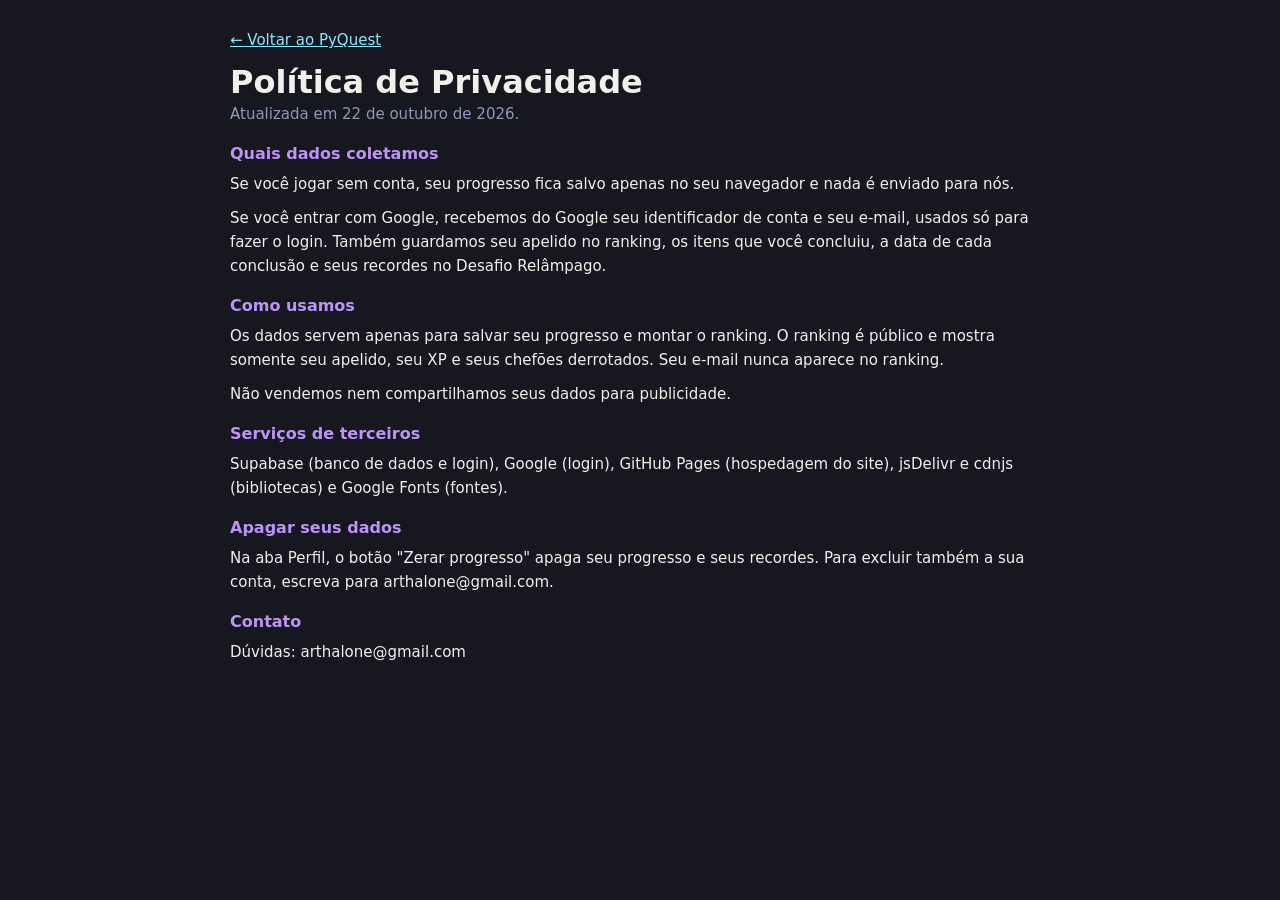
==== privacidade.html @ 7c955f2c "termos e privacidade" ====
<!doctype html>
<html lang="pt-BR">
<head>
<meta charset="utf-8">
<meta name="viewport" content="width=device-width, initial-scale=1">
<title>PyQuest · Política de Privacidade</title>
<link rel="stylesheet" href="style.css">
</head>
<body>
<main class="licao rico">
<p><a href="./">← Voltar ao PyQuest</a></p>
<h1>Política de Privacidade</h1>
<p class="mudo">Atualizada em 22 de outubro de 2026.</p>
<h3>Quais dados coletamos</h3>
<p>Se você jogar sem conta, seu progresso fica salvo apenas no seu navegador e nada é enviado para nós.</p>
<p>Se você entrar com Google, recebemos do Google seu identificador de conta e seu e-mail, usados só para fazer o login. Também guardamos seu apelido no ranking, os itens que você concluiu, a data de cada conclusão e seus recordes no Desafio Relâmpago.</p>
<h3>Como usamos</h3>
<p>Os dados servem apenas para salvar seu progresso e montar o ranking. O ranking é público e mostra somente seu apelido, seu XP e seus chefões derrotados. Seu e-mail nunca aparece no ranking.</p>
<p>Não vendemos nem compartilhamos seus dados para publicidade.</p>
<h3>Serviços de terceiros</h3>
<p>Supabase (banco de dados e login), Google (login), GitHub Pages (hospedagem do site), jsDelivr e cdnjs (bibliotecas) e Google Fonts (fontes).</p>
<h3>Apagar seus dados</h3>
<p>Na aba Perfil, o botão "Zerar progresso" apaga seu progresso e seus recordes. Para excluir também a sua conta, escreva para arthalone@gmail.com.</p>
<h3>Contato</h3>
<p>Dúvidas: arthalone@gmail.com</p>
</main>
</body>
</html>
---- style.css ----
:root {
  --bg: #16171f;
  --painel: #21232e;
  --painel2: #2b2e3c;
  --borda: #3a3e50;
  --texto: #f1f1ec;
  --mudo: #9097b8;
  --verde: #50fa7b;
  --amarelo: #f1fa8c;
  --roxo: #bd93f9;
  --rosa: #ff79c6;
  --vermelho: #ff5c5c;
  --laranja: #ffb86c;
  --ciano: #8be9fd;
  --editor: #13141a;
  --escuro: #0f1015;
  --raio: 12px;
  --ui: "Inter", "Segoe UI", system-ui, -apple-system, sans-serif;
  --mono: "JetBrains Mono", "Cascadia Mono", Consolas, monospace;
  color-scheme: dark;
}

* { box-sizing: border-box; }
html, body { margin: 0; }
body {
  background: var(--bg);
  color: var(--texto);
  font: 15px/1.6 var(--ui);
  -webkit-font-smoothing: antialiased;
  min-height: 100vh;
  display: flex;
  flex-direction: column;
}
a { color: var(--ciano); }
button { font: inherit; }
code, pre, .mono { font-family: var(--mono); }
h1, h2, h3 { line-height: 1.25; margin: 0; }
h1 { font-size: clamp(24px, 4vw, 32px); }
h2 { font-size: 20px; }
h3 { font-size: 16px; }

/* ---------- topo ---------- */
.topo {
  position: sticky; top: 0; z-index: 20;
  background: rgba(22, 23, 31, .92);
  backdrop-filter: blur(10px);
  border-bottom: 1px solid var(--borda);
}
.topo-in {
  max-width: 1180px; margin: 0 auto; padding: 10px 20px;
  display: flex; align-items: center; gap: 18px;
}
.logo { font-weight: 800; font-size: 22px; text-decoration: none; color: var(--texto); letter-spacing: -.5px; white-space: nowrap; }
.logo b { color: var(--verde); }
.nav { display: flex; gap: 4px; flex: 1; }
.nav a {
  color: var(--mudo); text-decoration: none; padding: 7px 12px; border-radius: 8px;
  font-weight: 600; font-size: 14px; white-space: nowrap;
}
.nav a:hover { color: var(--texto); background: var(--painel); }
.nav a.ativo { color: var(--texto); background: var(--painel2); }
.conta { display: flex; align-items: center; gap: 10px; }
.chip-xp {
  display: flex; align-items: center; gap: 8px; background: var(--painel);
  padding: 5px 12px 5px 5px; border-radius: 99px; text-decoration: none; color: var(--texto);
  font-size: 13px; font-weight: 600; white-space: nowrap;
}
.chip-xp .nv { background: var(--roxo); color: var(--escuro); border-radius: 99px; padding: 1px 9px; font-weight: 800; }
.chip-xp .st { color: var(--laranja); }

/* ---------- layout ---------- */
main { flex: 1; width: 100%; max-width: 1180px; margin: 0 auto; padding: 28px 20px 60px; }
.rodape { color: var(--mudo); font-size: 12.5px; text-align: center; padding: 22px 20px 90px; border-top: 1px solid var(--borda); }
.rodape p { margin: 4px 0; }
.mudo { color: var(--mudo); }
.mini { font-size: 11.5px; font-weight: 800; letter-spacing: .08em; text-transform: uppercase; color: var(--mudo); }
.mini.roxo { color: var(--roxo); } .mini.laranja { color: var(--laranja); } .mini.verde { color: var(--verde); }
.voltar { color: var(--mudo); text-decoration: none; font-weight: 600; font-size: 14px; display: inline-block; margin-bottom: 14px; }
.voltar:hover { color: var(--texto); }
.cartao { background: var(--painel); border-radius: var(--raio); padding: 18px 20px; }
.pilha > * + * { margin-top: 10px; }
.linha { display: flex; align-items: center; gap: 12px; flex-wrap: wrap; }
.espaco { flex: 1; }

/* ---------- botões ---------- */
.btn {
  border: 0; border-radius: 9px; padding: 9px 16px; font-weight: 700; font-size: 14px;
  cursor: pointer; background: var(--verde); color: var(--escuro);
  transition: filter .15s, transform .05s; text-decoration: none; display: inline-flex; align-items: center; gap: 8px;
}
.btn:hover { filter: brightness(1.12); }
.btn:active { transform: translateY(1px); }
.btn:disabled { background: var(--borda); color: var(--mudo); cursor: not-allowed; filter: none; }
.btn.ciano { background: var(--ciano); } .btn.amarelo { background: var(--amarelo); }
.btn.laranja { background: var(--laranja); } .btn.vermelho { background: var(--vermelho); }
.btn.roxo { background: var(--roxo); }
.btn.neutro { background: var(--painel2); color: var(--texto); }
.btn.grande { padding: 13px 22px; font-size: 16px; }
.btn.google { background: #fff; color: #1f1f1f; }
.btn.pq { padding: 6px 12px; font-size: 13px; }

/* ---------- barras ---------- */
.barra { height: 8px; background: var(--borda); border-radius: 99px; overflow: hidden; }
.barra > i { display: block; height: 100%; background: var(--verde); border-radius: 99px; transition: width .4s; }
.barra.roxa > i { background: var(--roxo); }

/* ---------- hero ---------- */
.hero {
  background: radial-gradient(1200px 400px at 10% -10%, rgba(189,147,249,.25), transparent 60%),
              radial-gradient(800px 300px at 100% 0%, rgba(80,250,123,.15), transparent 60%), var(--painel);
  border-radius: 18px; padding: clamp(24px, 5vw, 48px); margin-bottom: 24px;
}
.hero h1 { font-size: clamp(28px, 5vw, 44px); letter-spacing: -1px; }
.hero h1 b { color: var(--verde); }
.hero p { color: var(--mudo); font-size: 17px; max-width: 640px; }
.hero .feats { display: flex; flex-wrap: wrap; gap: 8px; margin: 16px 0 22px; }
.hero .feats span { background: var(--painel2); border-radius: 99px; padding: 5px 12px; font-size: 13px; font-weight: 600; }

/* ---------- mapa ---------- */
.capcard { display: flex; background: var(--painel); border-radius: var(--raio); overflow: hidden; margin-bottom: 10px; }
.capcard .faixa { width: 6px; background: var(--roxo); flex: none; }
.capcard.ok .faixa { background: var(--verde); }
.capcard.trancado .faixa { background: var(--borda); }
.capcard .corpo { display: flex; align-items: center; gap: 18px; padding: 16px 20px; flex: 1; flex-wrap: wrap; }
.capcard .num { font-size: 30px; font-weight: 800; color: var(--roxo); width: 34px; text-align: center; }
.capcard.ok .num { color: var(--verde); }
.capcard.trancado .num, .capcard.trancado h2 { color: var(--mudo); }
.capcard .info { flex: 1; min-width: 220px; }
.capcard .barra { max-width: 300px; margin-top: 8px; }
.proximo { display: flex; align-items: center; gap: 16px; flex-wrap: wrap; margin-bottom: 22px; border: 1px solid var(--borda); }

/* ---------- itens do capítulo ---------- */
.item { display: flex; align-items: center; gap: 12px; background: var(--painel); border-radius: 10px; padding: 11px 14px; margin-bottom: 6px; }
.item .ic { width: 22px; text-align: center; color: var(--mudo); font-weight: 800; }
.item.feito .ic { color: var(--verde); }
.item .tt { flex: 1; font-weight: 600; }
.item .tt small { display: block; font-weight: 400; color: var(--mudo); }
.item .xp { color: var(--amarelo); font-size: 13px; font-weight: 700; white-space: nowrap; }
.item.feito .xp { color: var(--mudo); }
.item.chefe { border: 1px solid var(--laranja); }
.secao { margin: 22px 0 8px; }

/* ---------- texto de lição ---------- */
.licao { max-width: 860px; }
.rico p { margin: 0 0 10px; }
.rico h3 { color: var(--roxo); margin: 18px 0 8px; }
.rico code { background: var(--editor); color: var(--amarelo); padding: 1px 6px; border-radius: 5px; font-size: .9em; }
.rico strong { color: var(--verde); }
.rico em { color: var(--ciano); font-style: normal; }

/* ---------- código ---------- */
pre.codigo {
  background: var(--editor); border: 1px solid var(--borda); border-radius: 10px; margin: 0;
  padding: 12px 14px; overflow-x: auto; font-size: 14px; line-height: 1.55;
}
.hl-kw { color: var(--rosa); } .hl-bi { color: var(--ciano); } .hl-num { color: var(--roxo); }
.hl-str { color: var(--amarelo); } .hl-com { color: #6c7393; }

.editor-wrap { border: 1px solid var(--borda); border-radius: 10px; overflow: hidden; background: var(--editor); }
.editor-wrap .CodeMirror { height: 340px; font-family: var(--mono); font-size: 14px; background: var(--editor); }
.editor-wrap.lab .CodeMirror { height: 420px; }
.editor-wrap .CodeMirror-gutters { background: var(--editor); border-right: 1px solid var(--borda); }
.editor-wrap textarea.fallback {
  width: 100%; height: 340px; background: var(--editor); color: var(--texto); border: 0; resize: vertical;
  padding: 12px; font: 14px/1.55 var(--mono); outline: none; tab-size: 4;
}

.saida { background: var(--escuro); border: 1px solid var(--borda); border-radius: 10px; margin-top: 10px; }
.saida .cab { padding: 6px 12px; border-bottom: 1px solid var(--borda); }
.saida pre { margin: 0; padding: 10px 12px; min-height: 90px; max-height: 280px; overflow: auto; white-space: pre-wrap; font-size: 13.5px; }
.s-erro { color: var(--vermelho); } .s-ok { color: var(--verde); } .s-info { color: var(--mudo); }

.desafio { display: grid; grid-template-columns: minmax(0, 2fr) minmax(0, 3fr); gap: 16px; }
.missao { white-space: pre-wrap; }
.dica { background: var(--painel2); border-left: 3px solid var(--amarelo); padding: 10px 12px; border-radius: 8px; margin-top: 12px; }
.barra-acoes { display: flex; gap: 8px; flex-wrap: wrap; margin-top: 10px; align-items: center; }

/* ---------- quiz ---------- */
.quiz { max-width: 820px; }
.opcao {
  display: flex; gap: 14px; width: 100%; text-align: left; background: var(--painel); color: var(--texto);
  border: 1px solid transparent; border-radius: 10px; padding: 12px 16px; margin-bottom: 7px; cursor: pointer; font-size: 15px;
}
.opcao:hover:not(:disabled) { background: var(--painel2); }
.opcao .k { color: var(--mudo); font-weight: 800; }
.opcao.certa { background: #173d29; border-color: var(--verde); color: var(--verde); }
.opcao.errada { background: #4a1f27; border-color: var(--vermelho); color: var(--vermelho); }
.opcao:disabled { cursor: default; }
.resultado { text-align: center; max-width: 520px; margin: 30px auto; }
.estrelas { font-size: 52px; color: var(--amarelo); letter-spacing: 6px; }
.combo { color: var(--laranja); font-weight: 800; }
.flash-ok { animation: fok .35s; } .flash-erro { animation: ferr .35s; }
@keyframes fok { 0% { box-shadow: 0 0 0 3px var(--verde); } 100% { box-shadow: none; } }
@keyframes ferr { 0% { box-shadow: 0 0 0 3px var(--vermelho); } 100% { box-shadow: none; } }

/* ---------- ranking ---------- */
.abas { display: flex; gap: 6px; margin: 16px 0; flex-wrap: wrap; }
.abas button { background: var(--painel); color: var(--mudo); border: 0; border-radius: 99px; padding: 7px 16px; font-weight: 700; cursor: pointer; }
.abas button.ativo { background: var(--roxo); color: var(--escuro); }
table.rank { width: 100%; border-collapse: collapse; }
table.rank th { text-align: left; font-size: 12px; color: var(--mudo); font-weight: 700; padding: 8px 10px; text-transform: uppercase; letter-spacing: .05em; }
table.rank td { padding: 11px 10px; border-top: 1px solid var(--borda); }
table.rank tr.eu td { background: rgba(189, 147, 249, .12); }
table.rank .pos { width: 52px; font-weight: 800; font-size: 16px; }
table.rank .num { text-align: right; font-variant-numeric: tabular-nums; font-weight: 700; }
.nivel-tag { font-size: 12px; color: var(--roxo); }

/* ---------- conquistas ---------- */
.grade { display: grid; grid-template-columns: repeat(auto-fill, minmax(260px, 1fr)); gap: 10px; }
.medalha { display: flex; gap: 12px; align-items: center; background: var(--painel2); border-radius: 10px; padding: 12px 14px; border: 1px solid transparent; }
.medalha .m { font-size: 28px; color: var(--borda); }
.medalha.tem { background: var(--painel); border-color: var(--rosa); }
.medalha.tem .m { color: var(--rosa); }
.medalha b { display: block; }
.stats { display: grid; grid-template-columns: repeat(auto-fill, minmax(130px, 1fr)); gap: 10px; margin: 16px 0; }
.stat { background: var(--painel); border-radius: 10px; padding: 12px 14px; }
.stat b { display: block; font-size: 22px; }
input.campo { background: var(--editor); border: 1px solid var(--borda); color: var(--texto); border-radius: 8px; padding: 9px 12px; font: inherit; min-width: 0; }

/* ---------- toasts / modal ---------- */
#toasts { position: fixed; top: 70px; max-width: calc(100vw - 36px); right: 18px; z-index: 50; display: flex; flex-direction: column; gap: 8px; align-items: flex-end; pointer-events: none; }
.toast {
  background: var(--painel2); border: 2px solid var(--amarelo); color: var(--amarelo); font-weight: 700;
  padding: 10px 16px; border-radius: 10px; box-shadow: 0 8px 30px rgba(0,0,0,.4); animation: entra .25s ease-out;
}
@keyframes entra { from { transform: translateY(-8px); opacity: 0; } }
.modal-fundo { position: fixed; inset: 0; background: rgba(0,0,0,.6); z-index: 60; display: grid; place-items: center; padding: 16px; }
.modal { background: var(--painel); border-radius: 14px; padding: 24px; max-width: 440px; width: 100%; border: 1px solid var(--borda); }
.modal .linha { justify-content: flex-end; margin-top: 18px; }
.vitoria { text-align: center; border: 2px solid var(--verde); }
.vitoria h2 { color: var(--verde); font-size: 24px; }
.vitoria .linha { justify-content: center; }

.carregando { display: inline-flex; align-items: center; gap: 8px; color: var(--mudo); font-size: 13px; }
.carregando::before { content: ""; width: 12px; height: 12px; border: 2px solid var(--borda); border-top-color: var(--verde); border-radius: 50%; animation: gira .8s linear infinite; }
@keyframes gira { to { transform: rotate(360deg); } }

/* ---------- celular ---------- */
@media (max-width: 860px) {
  .topo { backdrop-filter: none; background: var(--bg); }
  .desafio { grid-template-columns: 1fr; }
  .nav {
    position: fixed; bottom: 0; left: 0; right: 0; background: var(--painel); border-top: 1px solid var(--borda);
    justify-content: space-around; padding: 6px 4px calc(6px + env(safe-area-inset-bottom)); z-index: 30;
  }
  .nav a { font-size: 12px; padding: 6px 8px; }
  .topo-in { padding: 10px 16px; }
  main { padding: 20px 16px 40px; }
  .chip-xp .txt { display: none; }
  .editor-wrap .CodeMirror, .editor-wrap textarea.fallback { height: 260px; }
}
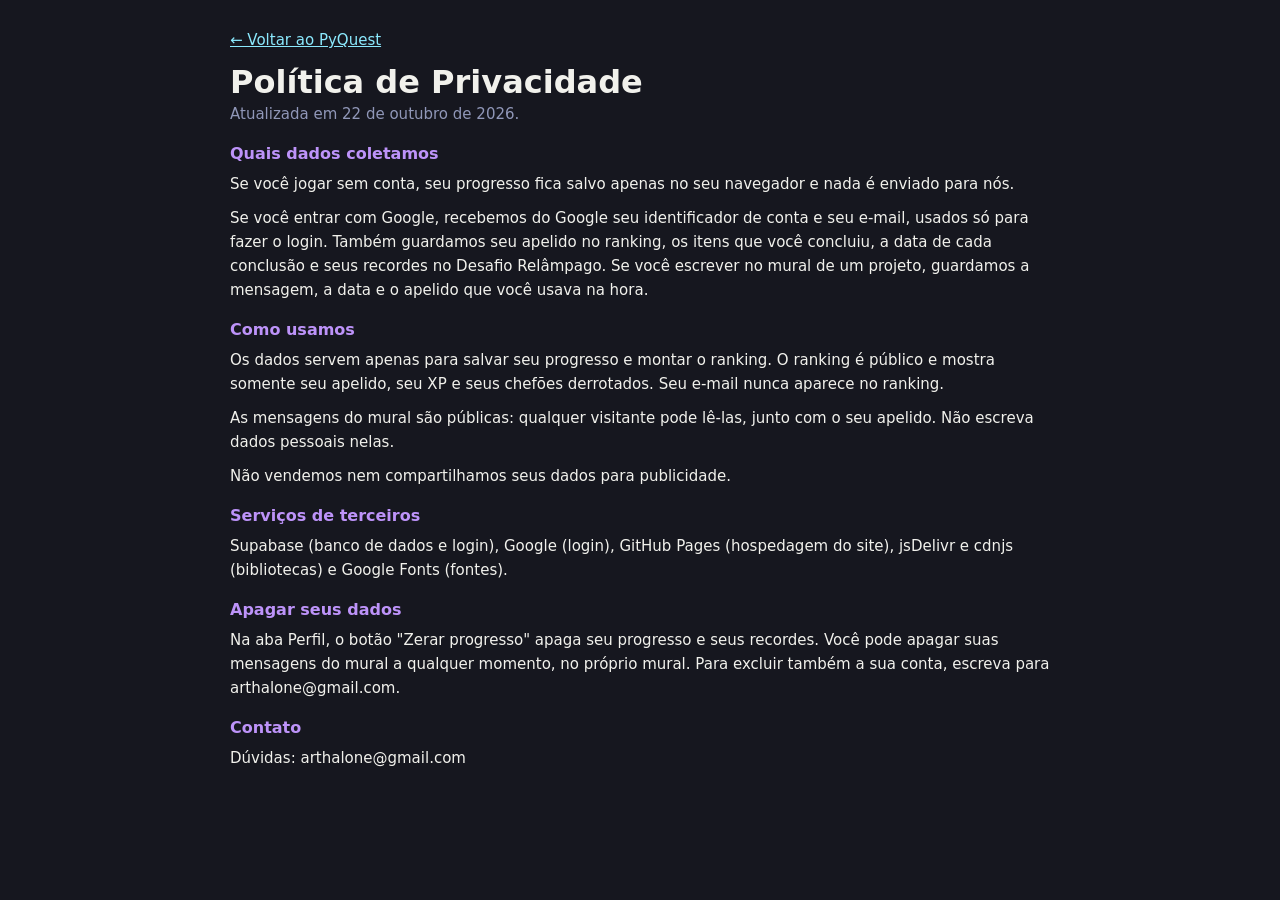
==== commit abe0baea: "Versão 0.3 17 capítulos, 96 desafios e 17 níveis." ====
--- a/privacidade.html
+++ b/privacidade.html
@@ -13,14 +13,15 @@
 <p class="mudo">Atualizada em 22 de outubro de 2026.</p>
 <h3>Quais dados coletamos</h3>
 <p>Se você jogar sem conta, seu progresso fica salvo apenas no seu navegador e nada é enviado para nós.</p>
-<p>Se você entrar com Google, recebemos do Google seu identificador de conta e seu e-mail, usados só para fazer o login. Também guardamos seu apelido no ranking, os itens que você concluiu, a data de cada conclusão e seus recordes no Desafio Relâmpago.</p>
+<p>Se você entrar com Google, recebemos do Google seu identificador de conta e seu e-mail, usados só para fazer o login. Também guardamos seu apelido no ranking, os itens que você concluiu, a data de cada conclusão e seus recordes no Desafio Relâmpago. Se você escrever no mural de um projeto, guardamos a mensagem, a data e o apelido que você usava na hora.</p>
 <h3>Como usamos</h3>
 <p>Os dados servem apenas para salvar seu progresso e montar o ranking. O ranking é público e mostra somente seu apelido, seu XP e seus chefões derrotados. Seu e-mail nunca aparece no ranking.</p>
+<p>As mensagens do mural são públicas: qualquer visitante pode lê-las, junto com o seu apelido. Não escreva dados pessoais nelas.</p>
 <p>Não vendemos nem compartilhamos seus dados para publicidade.</p>
 <h3>Serviços de terceiros</h3>
 <p>Supabase (banco de dados e login), Google (login), GitHub Pages (hospedagem do site), jsDelivr e cdnjs (bibliotecas) e Google Fonts (fontes).</p>
 <h3>Apagar seus dados</h3>
-<p>Na aba Perfil, o botão "Zerar progresso" apaga seu progresso e seus recordes. Para excluir também a sua conta, escreva para arthalone@gmail.com.</p>
+<p>Na aba Perfil, o botão "Zerar progresso" apaga seu progresso e seus recordes. Você pode apagar suas mensagens do mural a qualquer momento, no próprio mural. Para excluir também a sua conta, escreva para arthalone@gmail.com.</p>
 <h3>Contato</h3>
 <p>Dúvidas: arthalone@gmail.com</p>
 </main>
--- a/style.css
+++ b/style.css
@@ -236,7 +236,46 @@
 @keyframes gira { to { transform: rotate(360deg); } }
 
 /* ---------- celular ---------- */
+/* Gráficos do matplotlib na saída */
+.saida .graficos { display: flex; flex-direction: column; gap: 10px; padding: 0 12px; }
+.saida .graficos:not(:empty) { padding: 0 12px 12px; }
+.saida .graficos img { max-width: 100%; height: auto; border-radius: 8px; background: #fff; }
+
+/* Projetos */
+.projetos-chamada { display: flex; align-items: center; gap: 16px; flex-wrap: wrap; text-decoration: none; color: inherit; border: 1px solid var(--borda); }
+.projetos-chamada:hover { border-color: var(--roxo); }
+.projetos-chamada.trancado h3 { color: var(--mudo); }
+.projeto-card { display: flex; align-items: center; gap: 18px; text-decoration: none; color: inherit; margin-bottom: 12px; border: 1px solid transparent; flex-wrap: wrap; }
+.projeto-card:hover { border-color: var(--roxo); }
+.projeto-card p { margin: 4px 0 10px; }
+.pj-ic { font-size: 40px; width: 56px; text-align: center; }
+.aviso-proj { margin-bottom: 14px; color: var(--amarelo); }
+.projeto-grade { display: grid; grid-template-columns: minmax(0, 1fr) minmax(0, 400px); gap: 18px; align-items: start; }
+
+/* Mural */
+.mural { background: var(--painel); border-radius: var(--raio); padding: 14px 16px; position: sticky; top: 76px; }
+.mural-cab { display: flex; align-items: baseline; justify-content: space-between; gap: 10px; }
+.mural-cab h2 { font-size: 18px; margin: 0 0 8px; }
+.ao-vivo { color: var(--verde); font-size: 12px; font-weight: 700; }
+.mural-lista { max-height: 52vh; min-height: 160px; overflow-y: auto; display: flex; flex-direction: column; gap: 8px; padding: 4px 2px 8px; }
+.msg { background: var(--painel2); border-radius: 10px; padding: 8px 10px; }
+.msg.minha { border-left: 3px solid var(--roxo); }
+.msg-cab { display: flex; gap: 8px; align-items: baseline; font-size: 13px; flex-wrap: wrap; }
+.msg-acoes { margin-left: auto; display: flex; gap: 8px; }
+.msg-txt { white-space: pre-wrap; word-break: break-word; font-size: 14px; margin-top: 3px; }
+.msg-txt code { background: var(--escuro); padding: 1px 5px; border-radius: 4px; font-size: 13px; }
+.msg-cod { background: var(--escuro); padding: 8px 10px; border-radius: 6px; margin: 6px 0; overflow-x: auto; font-size: 12.5px; white-space: pre; }
+button.link { background: none; border: 0; color: var(--mudo); font-size: 12px; cursor: pointer; padding: 0; text-decoration: underline; }
+button.link:hover { color: var(--texto); }
+.mural-form textarea { width: 100%; box-sizing: border-box; background: var(--escuro); color: var(--texto); border: 1px solid var(--borda); border-radius: 8px; padding: 8px 10px; font: inherit; font-size: 14px; resize: vertical; }
+.mural-form .linha { justify-content: space-between; margin-top: 6px; }
+.mural-entrar { display: flex; flex-direction: column; gap: 8px; align-items: flex-start; padding: 8px 0; }
+.mural-regras { font-size: 12px; margin: 10px 0 0; }
+
 @media (max-width: 860px) {
+  .projeto-grade { grid-template-columns: 1fr; }
+  .mural { position: static; }
+  .nav a { padding: 6px 4px !important; }
   .topo { backdrop-filter: none; background: var(--bg); }
   .desafio { grid-template-columns: 1fr; }
   .nav {
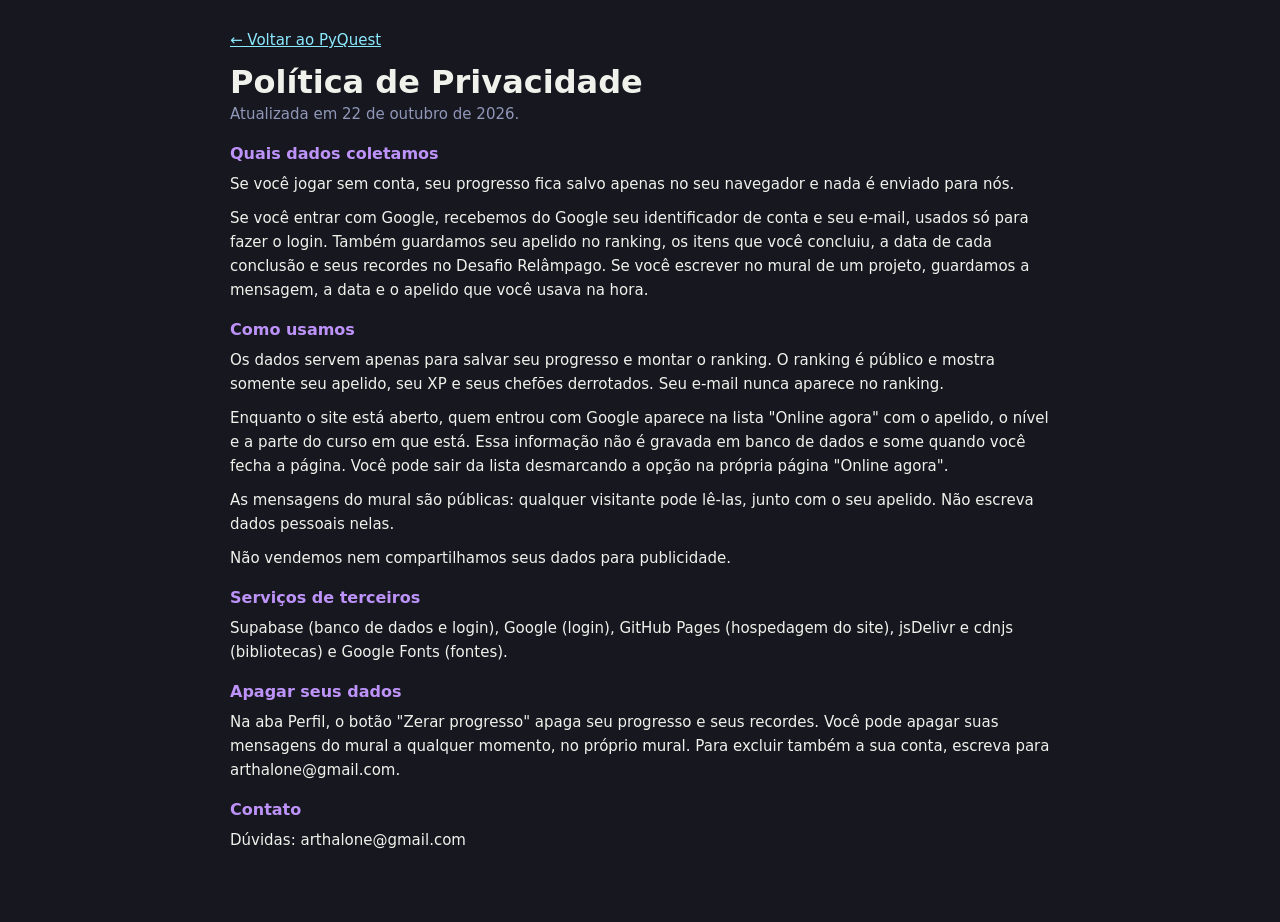
==== commit ebb9376f: "versão 2.1 Online agora (só no site):  No topo do site aparece um contador ● N com quantas pessoas" ====
--- a/privacidade.html
+++ b/privacidade.html
@@ -16,6 +16,7 @@
 <p>Se você entrar com Google, recebemos do Google seu identificador de conta e seu e-mail, usados só para fazer o login. Também guardamos seu apelido no ranking, os itens que você concluiu, a data de cada conclusão e seus recordes no Desafio Relâmpago. Se você escrever no mural de um projeto, guardamos a mensagem, a data e o apelido que você usava na hora.</p>
 <h3>Como usamos</h3>
 <p>Os dados servem apenas para salvar seu progresso e montar o ranking. O ranking é público e mostra somente seu apelido, seu XP e seus chefões derrotados. Seu e-mail nunca aparece no ranking.</p>
+<p>Enquanto o site está aberto, quem entrou com Google aparece na lista "Online agora" com o apelido, o nível e a parte do curso em que está. Essa informação não é gravada em banco de dados e some quando você fecha a página. Você pode sair da lista desmarcando a opção na própria página "Online agora".</p>
 <p>As mensagens do mural são públicas: qualquer visitante pode lê-las, junto com o seu apelido. Não escreva dados pessoais nelas.</p>
 <p>Não vendemos nem compartilhamos seus dados para publicidade.</p>
 <h3>Serviços de terceiros</h3>
--- a/style.css
+++ b/style.css
@@ -252,6 +252,26 @@
 .aviso-proj { margin-bottom: 14px; color: var(--amarelo); }
 .projeto-grade { display: grid; grid-template-columns: minmax(0, 1fr) minmax(0, 400px); gap: 18px; align-items: start; }
 
+/* Desafio do Dia */
+.diario-card { display: flex; align-items: center; gap: 16px; flex-wrap: wrap; margin: -6px 0 22px; border: 1px solid var(--laranja); }
+.diario-card.ok { border-color: var(--borda); }
+.diario-card h3 { margin: 4px 0 0; }
+
+/* Online agora */
+.chip-online { display: inline-flex; align-items: center; gap: 6px; padding: 5px 10px; border-radius: 99px; background: var(--painel);
+  color: var(--texto); text-decoration: none; font-weight: 700; font-size: 13px; margin-right: 6px; }
+.chip-online i, .online-item .ponto { width: 8px; height: 8px; border-radius: 50%; background: var(--verde); display: inline-block;
+  box-shadow: 0 0 0 3px rgba(80, 250, 123, .18); }
+.online-lista { display: flex; flex-direction: column; gap: 8px; }
+.online-item { display: flex; align-items: center; gap: 14px; background: var(--painel); border-radius: var(--raio); padding: 12px 16px; flex-wrap: wrap; }
+.online-item.eu { border-left: 3px solid var(--roxo); }
+.online-item .avatar { width: 38px; height: 38px; border-radius: 50%; background: var(--painel2); color: var(--roxo);
+  display: flex; align-items: center; justify-content: center; font-weight: 800; font-size: 17px; flex: none; }
+.online-item .onde { text-align: right; font-size: 14px; max-width: 55%; }
+.online-item .onde .ponto { margin-right: 6px; }
+.check-online { gap: 10px; cursor: pointer; }
+.check-online input { width: 18px; height: 18px; accent-color: var(--verde); }
+
 /* Mural */
 .mural { background: var(--painel); border-radius: var(--raio); padding: 14px 16px; position: sticky; top: 76px; }
 .mural-cab { display: flex; align-items: baseline; justify-content: space-between; gap: 10px; }
@@ -274,6 +294,7 @@
 
 @media (max-width: 860px) {
   .projeto-grade { grid-template-columns: 1fr; }
+  .online-item .onde { text-align: left; max-width: 100%; width: 100%; padding-left: 52px; }
   .mural { position: static; }
   .nav a { padding: 6px 4px !important; }
   .topo { backdrop-filter: none; background: var(--bg); }
